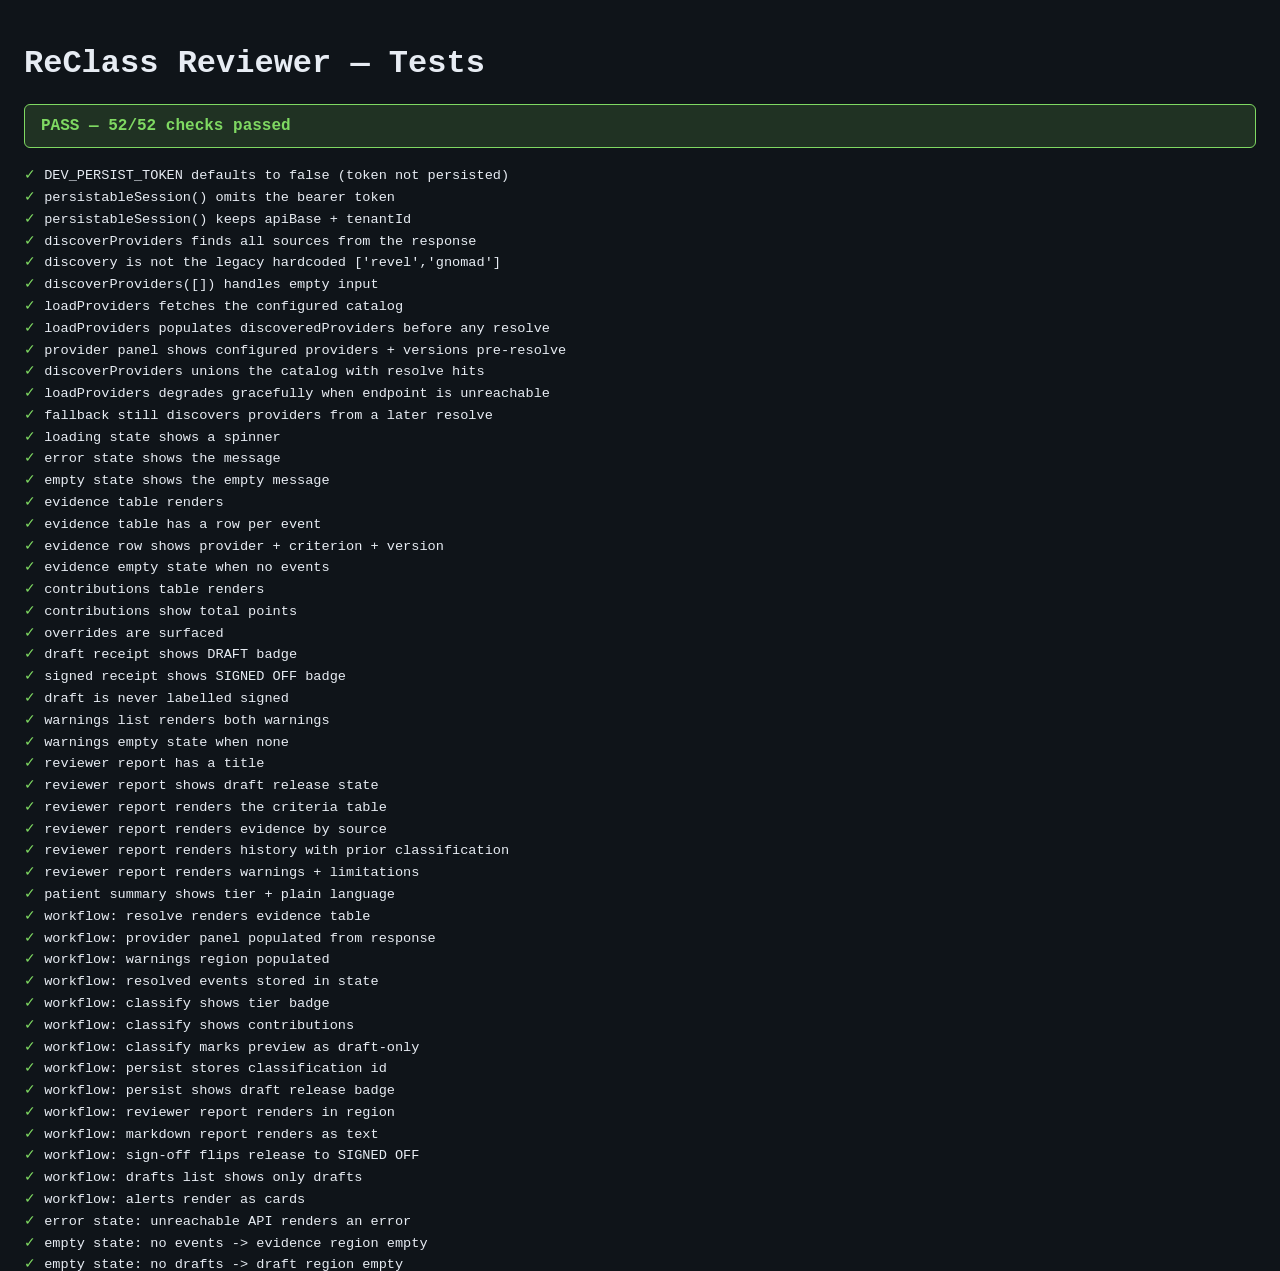
==== ReClass Model/frontend/tests/test.html @ 257eba74 "V1" ====
<!DOCTYPE html>
<html lang="en">
<head>
  <meta charset="UTF-8">
  <meta name="viewport" content="width=device-width, initial-scale=1.0">
  <title>ReClass Reviewer — Tests</title>
  <!--
    ReClass reviewer frontend test harness (dependency-free).

    HOW TO RUN
    ----------
    1. In a browser: open this file directly (File ▸ Open) or serve the
       `frontend/` directory and visit `tests/test.html`. Results render on the
       page and are also logged to the developer console. A green banner = pass.

    2. Headless (CI / quick check), using only system Chrome — no npm install:

         CHROME="/Applications/Google Chrome.app/Contents/MacOS/Google Chrome"
         "$CHROME" --headless=new --disable-gpu --no-sandbox \
           --virtual-time-budget=8000 --dump-dom \
           "file://$(pwd)/frontend/tests/test.html" | grep RECLASS-TEST-RESULT

       Exit/parse on the `RECLASS-TEST-RESULT pass=true ...` marker line.

    The harness mocks `fetch` (via ReClass.setFetch) with inline fixtures that
    mirror the real API response shapes, so it needs no running backend. It loads
    the real ../app.js and drives the actual handlers + renderers.
  -->
  <style>
    body { font-family: ui-monospace, monospace; background: #0f1419; color: #e7ecf3; padding: 1rem; }
    #result { padding: 0.75rem 1rem; border-radius: 6px; font-weight: 700; margin-bottom: 1rem; }
    #result.pass { background: rgba(127,217,98,0.15); border: 1px solid #7fd962; color: #7fd962; }
    #result.fail { background: rgba(240,113,120,0.15); border: 1px solid #f07178; color: #f07178; }
    .case { padding: 0.15rem 0; font-size: 0.85rem; }
    .case.ok::before { content: "✓ "; color: #7fd962; }
    .case.bad::before { content: "✗ "; color: #f07178; }
    .case.bad { color: #f07178; }
    #sandbox { position: absolute; left: -9999px; top: -9999px; }
  </style>
</head>
<body>
  <h1>ReClass Reviewer — Tests</h1>
  <div id="result">Running…</div>
  <div id="cases"></div>

  <!-- Hidden DOM the handlers render into. -->
  <div id="sandbox"></div>

  <!-- Skip auto-init; the harness drives ReClass explicitly. -->
  <script>window.__RECLASS_TEST__ = true;</script>
  <script src="../app.js"></script>
  <script>
  (async function () {
    const R = window.ReClass;
    const results = [];
    function assert(name, cond) {
      results.push({ name, ok: !!cond });
      const div = document.createElement("div");
      div.className = "case " + (cond ? "ok" : "bad");
      div.textContent = name;
      document.getElementById("cases").appendChild(div);
      // eslint-disable-next-line no-console
      console.log((cond ? "PASS" : "FAIL") + " — " + name);
    }
    const txt = (n) => (n ? n.textContent : "");

    // ---- Sandbox DOM matching the ids the handlers reference -------------- //
    function buildSandbox() {
      const ids = [
        "api-base", "tenant-id", "bearer-token", "session-status", "token-hint",
        "chrom", "pos", "ref", "alt", "build", "patient-mrn",
        "provider-panel", "evidence-region", "evidence-raw",
        "classification-region", "classification-raw", "warnings-region",
        "reviewer-region", "reviewer-raw", "signoff-release", "signoff-status",
        "signer", "credential", "draft-region", "alert-region",
      ];
      const box = document.getElementById("sandbox");
      box.innerHTML = "";
      const inputs = { "chrom": "1", "pos": "100", "ref": "A", "alt": "G", "build": "GRCh38" };
      ids.forEach((id) => {
        const isInput = ["api-base", "tenant-id", "bearer-token", "chrom", "pos",
          "ref", "alt", "build", "patient-mrn", "signer", "credential"].includes(id);
        const node = document.createElement(isInput ? "input" : "div");
        node.id = id;
        if (id in inputs) node.value = inputs[id];
        box.appendChild(node);
      });
    }

    // ---- Fixtures (mirror real API shapes) ------------------------------- //
    const F = {
      providers: {
        providers: [
          { name: "clingen", version: "ClinGen-2024" },
          { name: "gnomad", version: "gnomad_r4" },
          { name: "revel", version: "REVEL_v1.3" },
        ],
      },
      resolve: {
        variant_key: "GRCh38-1-100-A-G",
        events: [
          { source: "revel", acmg_criterion: "PP3", evidence_direction: "pathogenic",
            applied_strength: "supporting", points: null, source_version: "REVEL", raw: { revel_score: 0.8 } },
          { source: "gnomad", acmg_criterion: "PM2", evidence_direction: "pathogenic",
            applied_strength: "supporting", points: null, source_version: "gnomAD", raw: { popmax_af: 0.0 } },
        ],
        provider_versions: { revel: "REVEL", gnomad: "gnomAD", clingen: "ClinGen-2024" },
        source_records: [], warnings: ["gnomad:low_coverage"], match: {},
        per_provider: { revel: {}, gnomad: {}, clingen: {} },
      },
      resolveEmpty: {
        variant_key: "GRCh38-1-100-A-G", events: [],
        provider_versions: {}, source_records: [],
        warnings: ["no_evidence_resolved"], match: {}, per_provider: {},
      },
      classification: {
        classification: {
          tier: "VUS", total_points: 1.0,
          contributions: [{ source: "revel", acmg_criterion: "PP3", evidence_direction: "pathogenic",
            applied_strength: "supporting", points: 1.0, source_version: "REVEL" }],
          overrides: [], engine_version: "engine_v1", reconstruction_hash: "abc123",
        },
        engine_version: "engine_v1", reconstruction_hash: "abc123", warnings: [],
        provider_versions: { revel: "REVEL" }, evidence: null, evidence_by_provider: {},
        is_draft: true, signed_off_by: null,
      },
      draftReceipt: {
        classification_id: "cid-1", variant_key: "GRCh38-1-100-A-G", tier: "VUS",
        total_points: 1.0, signed_off_by: null, signed_off_at: null, is_draft: true,
        created_at: "2026-06-16T00:00:00Z", contributions: [], overrides: [],
      },
      signedReceipt: {
        classification_id: "cid-1", variant_key: "GRCh38-1-100-A-G", tier: "VUS",
        total_points: 1.0, signed_off_by: "Dr. Reviewer, MD", signed_off_at: "2026-06-16T01:00:00Z",
        is_draft: false, contributions: [], overrides: [],
      },
      reviewer: {
        report_type: "technical_reviewer", generated_utc: "2026-06-16T00:00:00Z",
        release_status: { is_draft: true, status: "DRAFT — not for clinical use", signed_off_by: null, signed_off_at: null },
        identity: { variant_key: "GRCh38-1-100-A-G", variant_id: "GRCh38-1-100-A-G" },
        classification: { classification_id: "cid-1", tier: "VUS", total_points: 1.0,
          engine_version: "engine_v1", reconstruction_hash: "abc123", overrides: [] },
        evidence_by_source: { revel: [{ source: "revel", acmg_criterion: "PP3",
          evidence_direction: "pathogenic", applied_strength: "supporting", points: 1.0, source_version: "REVEL", raw: {} }] },
        criteria: [{ criterion: "PP3", direction: "pathogenic", strength: "supporting",
          points: 1.0, source: "revel", source_version: "REVEL", provenance: {}, warnings: [] }],
        evidence_provenance: { provider_versions: { revel: "REVEL" }, source_records: [], match: null, warnings: [] },
        history: { previous_classifications: [{ classification_id: "cid-0", tier: "Likely Benign",
          total_points: -2, signed_off_by: null, created_at: "2026-06-01T00:00:00Z" }],
          reanalysis_events: [], alerts: [] },
        audit: { same_tier_changes: [], tier_crossings: [], note: "n/a" },
        source_versions: { revel: "REVEL" }, warnings: ["check_source"],
        limitations: ["Automated decision support only."],
      },
      summary: {
        report_type: "patient_summary", release_status: { is_draft: true, signed_off_by: null },
        identity: { variant_key: "GRCh38-1-100-A-G" },
        result: { classification: "VUS", plain_language: "This variant is of uncertain significance." },
        what_this_means: "A classification summarizes current evidence.",
        next_steps: "Discuss with your provider.", limitations: ["Decision support only."],
      },
      list: [
        { classification_id: "cid-1", variant_key: "GRCh38-1-100-A-G", tier: "VUS", is_draft: true },
        { classification_id: "cid-9", variant_key: "GRCh38-2-200-C-T", tier: "Pathogenic", is_draft: false },
      ],
      alerts: [
        { alert_id: "a1", variant_key: "GRCh38-1-100-A-G", old_tier: "VUS",
          new_tier: "Likely Pathogenic", serious: true, state: "open" },
      ],
    };

    function jsonResp(body) {
      return { ok: true, status: 200, statusText: "OK", text: async () => JSON.stringify(body) };
    }
    function textResp(s) {
      return { ok: true, status: 200, statusText: "OK", text: async () => s };
    }
    // Router mock: dispatches on path/method like the real API.
    function mockFetch(url, opts = {}) {
      const method = (opts.method || "GET").toUpperCase();
      const p = String(url);
      if (p.includes("/evidence/providers")) return Promise.resolve(jsonResp(F.providers));
      if (p.includes("/evidence/resolve")) return Promise.resolve(jsonResp(F.resolve));
      if (p.includes("/classify")) return Promise.resolve(jsonResp(F.classification));
      if (p.endsWith("/classifications") && method === "POST")
        return Promise.resolve(jsonResp({ ...F.classification, receipt: F.draftReceipt, is_draft: true }));
      if (p.endsWith("/classifications") && method === "GET")
        return Promise.resolve(jsonResp(F.list));
      if (p.includes("/sign-off")) return Promise.resolve(jsonResp(F.signedReceipt));
      if (p.includes("/report/reviewer") && p.includes("markdown")) return Promise.resolve(textResp("# Reviewer report\n\n- PP3"));
      if (p.includes("/report/reviewer")) return Promise.resolve(jsonResp(F.reviewer));
      if (p.includes("/report/summary")) return Promise.resolve(jsonResp(F.summary));
      if (p.includes("/alerts")) return Promise.resolve(jsonResp(F.alerts));
      return Promise.resolve(jsonResp(null));
    }

    function resetState() {
      Object.assign(R.state, {
        apiBase: "http://mock", tenantId: "t-1", bearerToken: "secret",
        providers: null, discoveredProviders: [], providerCatalog: [],
        resolvedEvents: [], resolvedWarnings: [], resolvedBundle: null,
        classificationId: null,
      });
    }

    try {
      // === 1. Production-safe token handling ============================== //
      assert("DEV_PERSIST_TOKEN defaults to false (token not persisted)", R.DEV_PERSIST_TOKEN === false);
      resetState();
      const persisted = R.persistableSession();
      assert("persistableSession() omits the bearer token", !("bearerToken" in persisted));
      assert("persistableSession() keeps apiBase + tenantId", persisted.apiBase === "http://mock" && persisted.tenantId === "t-1");

      // === 2. Provider discovery (no hardcoded list) ===================== //
      const discovered = R.discoverProviders(F.resolve);
      assert("discoverProviders finds all sources from the response", JSON.stringify(discovered) === JSON.stringify(["clingen", "gnomad", "revel"]));
      assert("discovery is not the legacy hardcoded ['revel','gnomad']", discovered.length === 3 && discovered.includes("clingen"));
      assert("discoverProviders([]) handles empty input", R.discoverProviders(null).length === 0);

      // === 2b. Provider catalog from GET /evidence/providers (wiring) ===== //
      resetState();
      R.setFetch(mockFetch);
      buildSandbox();
      const catalog = await R.loadProviders();
      assert("loadProviders fetches the configured catalog", catalog.length === 3 && catalog.every((p) => p.name && p.version));
      assert("loadProviders populates discoveredProviders before any resolve",
        JSON.stringify(R.state.discoveredProviders) === JSON.stringify(["clingen", "gnomad", "revel"]));
      assert("provider panel shows configured providers + versions pre-resolve",
        txt($("provider-panel")).includes("clingen") && txt($("provider-panel")).includes("REVEL_v1.3"));
      assert("discoverProviders unions the catalog with resolve hits",
        R.discoverProviders(F.resolveEmpty).includes("clingen"));
      // Graceful degradation: endpoint unreachable -> empty catalog, no throw.
      resetState();
      R.setFetch(() => Promise.reject(new Error("network down")));
      buildSandbox();
      const fallback = await R.loadProviders();
      assert("loadProviders degrades gracefully when endpoint is unreachable", fallback.length === 0);
      assert("fallback still discovers providers from a later resolve",
        R.discoverProviders(F.resolve).includes("revel"));

      // === 3. Region states ============================================== //
      const reg = document.createElement("div");
      R.setRegionLoading(reg, "Loading…");
      assert("loading state shows a spinner", reg.dataset.state === "loading" && reg.querySelector(".spinner"));
      R.setRegionError(reg, "boom");
      assert("error state shows the message", reg.dataset.state === "error" && txt(reg.querySelector(".region-msg")) === "boom");
      R.setRegionEmpty(reg, "nothing here");
      assert("empty state shows the empty message", reg.dataset.state === "empty" && txt(reg).includes("nothing here"));

      // === 4. Evidence bundle renderer =================================== //
      const ev = document.createElement("div");
      R.renderEvidenceEvents(ev, F.resolve.events);
      assert("evidence table renders", !!ev.querySelector(".evidence-table table"));
      assert("evidence table has a row per event", ev.querySelectorAll(".evidence-table tbody tr").length === 2);
      assert("evidence row shows provider + criterion + version", txt(ev).includes("revel") && txt(ev).includes("PP3") && txt(ev).includes("REVEL"));
      const evEmpty = document.createElement("div");
      R.renderEvidenceEvents(evEmpty, []);
      assert("evidence empty state when no events", evEmpty.dataset.state === "empty");

      // === 5. Contributions renderer ===================================== //
      const con = document.createElement("div");
      R.renderContributions(con, F.classification.classification.contributions, 1.0, ["BA1 stand-alone rule"]);
      assert("contributions table renders", !!con.querySelector(".contrib-table table"));
      assert("contributions show total points", txt(con.querySelector(".total-points")).includes("1"));
      assert("overrides are surfaced", txt(con).includes("BA1 stand-alone rule"));

      // === 6. Sign-off / release state (never present draft as final) ==== //
      const draftReg = document.createElement("div");
      R.renderReleaseStatus(draftReg, F.draftReceipt);
      assert("draft receipt shows DRAFT badge", !!draftReg.querySelector(".release-badge.draft") && txt(draftReg).includes("DRAFT"));
      const signedReg = document.createElement("div");
      R.renderReleaseStatus(signedReg, F.signedReceipt);
      assert("signed receipt shows SIGNED OFF badge", !!signedReg.querySelector(".release-badge.signed") && txt(signedReg).includes("SIGNED OFF"));
      assert("draft is never labelled signed", !draftReg.querySelector(".release-badge.signed"));

      // === 7. Warnings renderer ========================================== //
      const w = document.createElement("div");
      R.renderWarnings(w, ["a:warn", "b:warn"]);
      assert("warnings list renders both warnings", w.querySelectorAll(".warnings-list .warning-item").length === 2);
      const wEmpty = document.createElement("div");
      R.renderWarnings(wEmpty, []);
      assert("warnings empty state when none", wEmpty.dataset.state === "empty");

      // === 8. Reviewer report (structured, not raw JSON) ================= //
      const rep = document.createElement("div");
      R.renderReviewerReport(rep, F.reviewer);
      assert("reviewer report has a title", txt(rep.querySelector(".report-title")) === "Technical reviewer report");
      assert("reviewer report shows draft release state", !!rep.querySelector(".release-badge.draft"));
      assert("reviewer report renders the criteria table", !!rep.querySelector(".contrib-table table"));
      assert("reviewer report renders evidence by source", !!rep.querySelector(".evidence-by-source"));
      assert("reviewer report renders history with prior classification", !!rep.querySelector(".history-section") && txt(rep).includes("Likely Benign"));
      assert("reviewer report renders warnings + limitations", txt(rep).includes("check_source") && txt(rep).includes("Automated decision support only."));

      // === 9. Patient summary ============================================ //
      const sum = document.createElement("div");
      R.renderPatientSummary(sum, F.summary);
      assert("patient summary shows tier + plain language", !!sum.querySelector(".tier-badge") && txt(sum).includes("uncertain significance"));

      // === 10. Full workflow through mocked fetch ======================== //
      buildSandbox();
      R.setFetch(mockFetch);
      resetState();

      await R.resolveEvidence();
      assert("workflow: resolve renders evidence table", !!document.getElementById("evidence-region").querySelector(".evidence-table"));
      assert("workflow: provider panel populated from response", document.querySelectorAll("#provider-panel input[type=checkbox]").length === 3);
      assert("workflow: warnings region populated", !!document.getElementById("warnings-region").querySelector(".warnings-list"));
      assert("workflow: resolved events stored in state", R.state.resolvedEvents.length === 2);

      await R.classifyPreview();
      assert("workflow: classify shows tier badge", !!document.getElementById("classification-region").querySelector(".tier-badge"));
      assert("workflow: classify shows contributions", !!document.getElementById("classification-region").querySelector(".contrib-table"));
      assert("workflow: classify marks preview as draft-only", txt(document.getElementById("classification-region")).includes("Preview only"));

      await R.persistDraft();
      assert("workflow: persist stores classification id", R.state.classificationId === "cid-1");
      assert("workflow: persist shows draft release badge", !!document.getElementById("signoff-release").querySelector(".release-badge.draft"));

      await R.loadReviewerReport("json");
      assert("workflow: reviewer report renders in region", !!document.getElementById("reviewer-region").querySelector(".report-title"));

      await R.loadReviewerReport("markdown");
      assert("workflow: markdown report renders as text", txt(document.getElementById("reviewer-region")).includes("Reviewer report"));

      document.getElementById("signer").value = "Dr. Reviewer, MD";
      await R.signOff();
      assert("workflow: sign-off flips release to SIGNED OFF", !!document.getElementById("signoff-release").querySelector(".release-badge.signed"));

      await R.listDrafts();
      assert("workflow: drafts list shows only drafts", document.getElementById("draft-region").querySelectorAll(".draft-row").length === 1);

      await R.listAlerts();
      assert("workflow: alerts render as cards", !!document.getElementById("alert-region").querySelector(".alert-card"));

      // === 11. Error state (unreachable API) ============================= //
      buildSandbox();
      R.setFetch(() => Promise.reject(new Error("network down")));
      await R.runAction(document.getElementById("evidence-region"), R.resolveEvidence);
      assert("error state: unreachable API renders an error", document.getElementById("evidence-region").dataset.state === "error");

      // === 12. Empty states ============================================== //
      buildSandbox();
      R.setFetch((url, opts) => {
        const p = String(url); const m = (opts && opts.method || "GET").toUpperCase();
        if (p.includes("/evidence/resolve")) return Promise.resolve(jsonResp(F.resolveEmpty));
        if (p.endsWith("/classifications") && m === "GET") return Promise.resolve(jsonResp([]));
        if (p.includes("/alerts")) return Promise.resolve(jsonResp([]));
        return Promise.resolve(jsonResp(null));
      });
      resetState();
      await R.resolveEvidence();
      assert("empty state: no events -> evidence region empty", document.getElementById("evidence-region").dataset.state === "empty");
      await R.listDrafts();
      assert("empty state: no drafts -> draft region empty", document.getElementById("draft-region").dataset.state === "empty");
      await R.listAlerts();
      assert("empty state: no alerts -> alert region empty", document.getElementById("alert-region").dataset.state === "empty");
    } catch (e) {
      assert("harness ran without throwing: " + (e && e.message), false);
      // eslint-disable-next-line no-console
      console.error(e);
    }

    // ---- Summary --------------------------------------------------------- //
    const failed = results.filter((r) => !r.ok).length;
    const total = results.length;
    const pass = failed === 0;
    const banner = document.getElementById("result");
    banner.className = pass ? "pass" : "fail";
    banner.textContent = `${pass ? "PASS" : "FAIL"} — ${total - failed}/${total} checks passed`;
    const marker = `RECLASS-TEST-RESULT pass=${pass} total=${total} failed=${failed}`;
    banner.setAttribute("data-marker", marker);
    // eslint-disable-next-line no-console
    console.log(marker);
  })();
  </script>
</body>
</html>
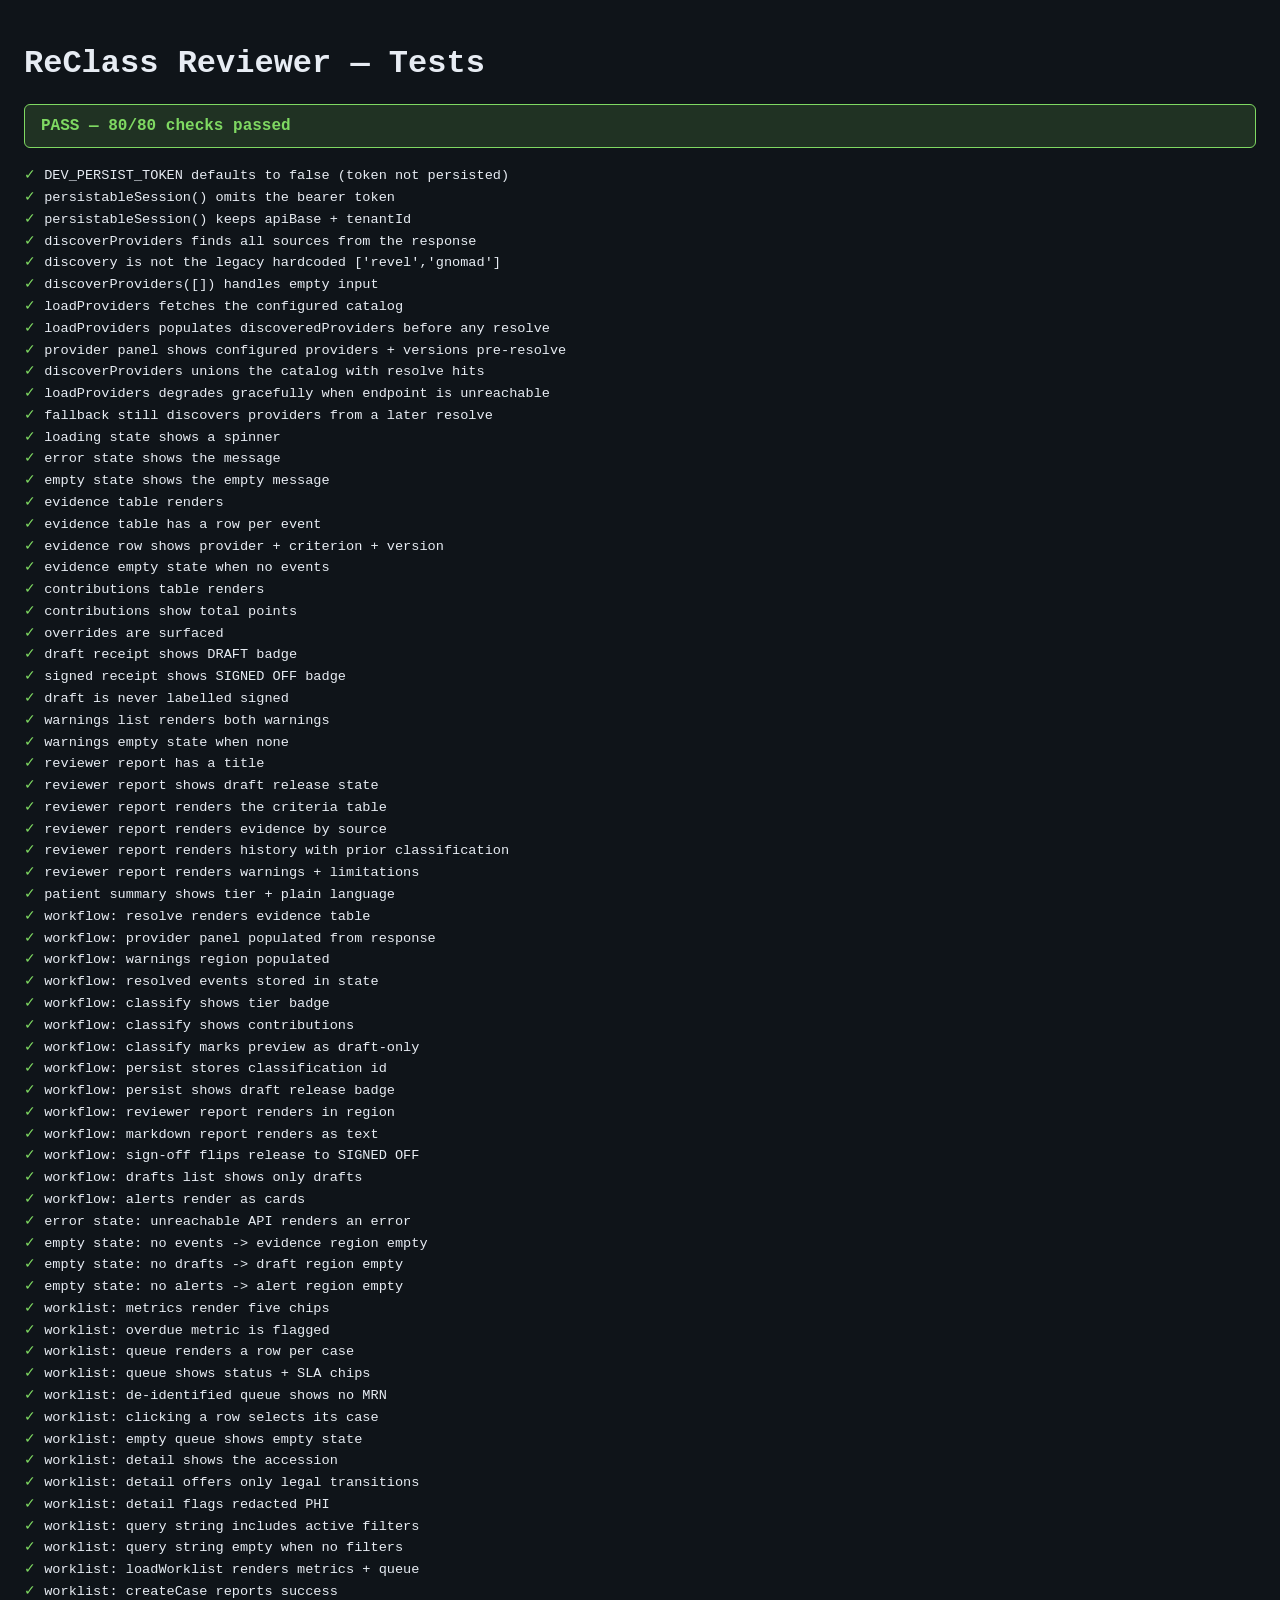
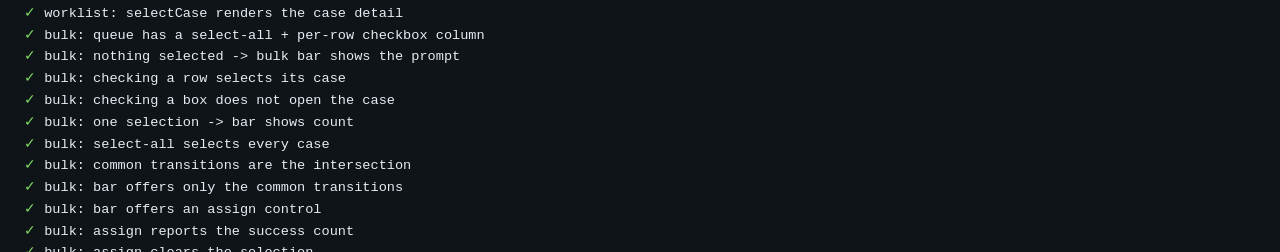
==== commit 6a41bf5b: "Land scalable-product feature layer and sync project docs Commit the 2026-06-19 feature tranche that" ====
--- a/ReClass Model/frontend/tests/test.html
+++ b/ReClass Model/frontend/tests/test.html
@@ -73,13 +73,20 @@
         "classification-region", "classification-raw", "warnings-region",
         "reviewer-region", "reviewer-raw", "signoff-release", "signoff-status",
         "signer", "credential", "draft-region", "alert-region",
+        // Worklist surface
+        "wl-metrics", "wl-queue", "wl-detail", "wl-create-status",
+        "wl-status", "wl-priority", "wl-unassigned", "wl-search",
+        "wl-accession", "wl-new-priority", "wl-provider", "wl-test-code", "wl-mrn",
+        "wl-bulkbar", "wl-bulk-status",
       ];
       const box = document.getElementById("sandbox");
       box.innerHTML = "";
       const inputs = { "chrom": "1", "pos": "100", "ref": "A", "alt": "G", "build": "GRCh38" };
       ids.forEach((id) => {
         const isInput = ["api-base", "tenant-id", "bearer-token", "chrom", "pos",
-          "ref", "alt", "build", "patient-mrn", "signer", "credential"].includes(id);
+          "ref", "alt", "build", "patient-mrn", "signer", "credential",
+          "wl-status", "wl-priority", "wl-unassigned", "wl-search",
+          "wl-accession", "wl-new-priority", "wl-provider", "wl-test-code", "wl-mrn"].includes(id);
         const node = document.createElement(isInput ? "input" : "div");
         node.id = id;
         if (id in inputs) node.value = inputs[id];
@@ -167,6 +174,42 @@
         { alert_id: "a1", variant_key: "GRCh38-1-100-A-G", old_tier: "VUS",
           new_tier: "Likely Pathogenic", serious: true, state: "open" },
       ],
+      worklistMetrics: {
+        total: 3, open: 2, unassigned: 1, due_soon: 1, overdue: 1,
+        by_status: { draft: 1, in_review: 1, signed: 0, released: 1, on_hold: 0, cancelled: 0 },
+        by_priority: { stat: 1, urgent: 1, routine: 1 }, by_sla: {},
+      },
+      worklistCases: [
+        { case_id: "case-1", accession: "ACC-1", status: "in_review", priority: "stat",
+          assigned_to: "sci-7", sla_status: "overdue", due_at: "2026-06-18T00:00:00Z",
+          variant_count: 2, phi_redacted: true },
+        { case_id: "case-2", accession: "ACC-2", status: "draft", priority: "routine",
+          assigned_to: null, sla_status: "on_track", due_at: "2026-07-01T00:00:00Z",
+          variant_count: 0, phi_redacted: false },
+      ],
+      caseDetail: {
+        case_id: "case-1", accession: "ACC-1", status: "in_review", priority: "stat",
+        assigned_to: "sci-7", ordering_provider: "Dr. Order", test_code: "WES",
+        received_at: "2026-06-17T00:00:00Z", due_at: "2026-06-18T00:00:00Z",
+        turnaround_hours: 24.0, variant_count: 2, sla_status: "overdue",
+        phi_redacted: true, patient_mrn: null,
+      },
+      bulkAssignResult: {
+        assigned_to: "lead-1",
+        summary: { requested: 2, succeeded: 2, failed: 0 },
+        results: [
+          { case_id: "case-1", ok: true, assigned_to: "lead-1" },
+          { case_id: "case-2", ok: true, assigned_to: "lead-1" },
+        ],
+      },
+      bulkTransitionResult: {
+        to_status: "on_hold",
+        summary: { requested: 2, succeeded: 1, failed: 1 },
+        results: [
+          { case_id: "case-1", ok: true, status: "on_hold" },
+          { case_id: "case-2", ok: false, error: "illegal", error_code: "rejected" },
+        ],
+      },
     };
 
     function jsonResp(body) {
@@ -191,6 +234,18 @@
       if (p.includes("/report/reviewer")) return Promise.resolve(jsonResp(F.reviewer));
       if (p.includes("/report/summary")) return Promise.resolve(jsonResp(F.summary));
       if (p.includes("/alerts")) return Promise.resolve(jsonResp(F.alerts));
+      if (p.includes("/worklist/metrics")) return Promise.resolve(jsonResp(F.worklistMetrics));
+      if (p.includes("/worklist/cases/bulk/assign")) return Promise.resolve(jsonResp(F.bulkAssignResult));
+      if (p.includes("/worklist/cases/bulk/transition")) return Promise.resolve(jsonResp(F.bulkTransitionResult));
+      if (p.includes("/worklist/cases/") && p.includes("/transition"))
+        return Promise.resolve(jsonResp({ ...F.caseDetail, status: "signed" }));
+      if (/\/worklist\/cases\/[^/?]+$/.test(p) && method === "PATCH")
+        return Promise.resolve(jsonResp({ ...F.caseDetail, assigned_to: "new-user" }));
+      if (/\/worklist\/cases\/[^/?]+$/.test(p) && method === "GET")
+        return Promise.resolve(jsonResp(F.caseDetail));
+      if (p.includes("/worklist/cases") && method === "POST")
+        return Promise.resolve(jsonResp({ ...F.caseDetail, case_id: "case-new", accession: "ACC-NEW" }));
+      if (p.includes("/worklist/cases")) return Promise.resolve(jsonResp(F.worklistCases));
       return Promise.resolve(jsonResp(null));
     }
 
@@ -354,6 +409,106 @@
       assert("empty state: no drafts -> draft region empty", document.getElementById("draft-region").dataset.state === "empty");
       await R.listAlerts();
       assert("empty state: no alerts -> alert region empty", document.getElementById("alert-region").dataset.state === "empty");
+
+      // === 13. Worklist (case queue) ===================================== //
+      buildSandbox();
+      R.renderWorklistMetrics(document.getElementById("wl-metrics"), F.worklistMetrics);
+      assert("worklist: metrics render five chips", document.querySelectorAll("#wl-metrics .wl-metric").length === 5);
+      assert("worklist: overdue metric is flagged", !!document.querySelector("#wl-metrics .wl-metric.alert"));
+
+      let selected = null;
+      R.renderWorklistQueue(document.getElementById("wl-queue"), F.worklistCases, (id) => { selected = id; });
+      assert("worklist: queue renders a row per case", document.querySelectorAll("#wl-queue tbody tr").length === 2);
+      assert("worklist: queue shows status + SLA chips",
+        !!document.querySelector("#wl-queue .wl-chip.status-in_review") && !!document.querySelector("#wl-queue .sla-overdue"));
+      assert("worklist: de-identified queue shows no MRN", !txt(document.getElementById("wl-queue")).toLowerCase().includes("mrn"));
+      document.querySelector("#wl-queue tbody tr").click();
+      assert("worklist: clicking a row selects its case", selected === "case-1");
+
+      R.renderWorklistQueue(document.getElementById("wl-queue"), [], null);
+      assert("worklist: empty queue shows empty state", document.getElementById("wl-queue").dataset.state === "empty");
+
+      R.renderCaseDetail(document.getElementById("wl-detail"), F.caseDetail);
+      assert("worklist: detail shows the accession", txt(document.getElementById("wl-detail")).includes("ACC-1"));
+      assert("worklist: detail offers only legal transitions",
+        document.querySelectorAll("#wl-detail .wl-transitions button").length === R.WL_TRANSITIONS["in_review"].length);
+      assert("worklist: detail flags redacted PHI", txt(document.getElementById("wl-detail")).includes("redacted"));
+
+      buildSandbox();
+      document.getElementById("wl-status").value = "draft";
+      document.getElementById("wl-search").value = "ACC";
+      assert("worklist: query string includes active filters", R.worklistQuery() === "?status=draft&q=ACC");
+      document.getElementById("wl-status").value = "";
+      document.getElementById("wl-search").value = "";
+      assert("worklist: query string empty when no filters", R.worklistQuery() === "");
+
+      buildSandbox();
+      R.setFetch(mockFetch);
+      resetState();
+      await R.loadWorklist();
+      assert("worklist: loadWorklist renders metrics + queue",
+        document.querySelectorAll("#wl-metrics .wl-metric").length === 5 && document.querySelectorAll("#wl-queue tbody tr").length === 2);
+
+      document.getElementById("wl-accession").value = "ACC-NEW";
+      document.getElementById("wl-new-priority").value = "routine";
+      await R.createCase();
+      assert("worklist: createCase reports success", txt(document.getElementById("wl-create-status")).includes("Created case"));
+
+      buildSandbox();
+      R.setFetch(mockFetch);
+      await R.selectCase("case-1");
+      assert("worklist: selectCase renders the case detail", txt(document.getElementById("wl-detail")).includes("ACC-1"));
+
+      // === 14. Worklist bulk actions (multi-select) ====================== //
+      buildSandbox();
+      R.wlSelected.clear();
+      let bulkSelected = null;
+      R.renderWorklistQueue(document.getElementById("wl-queue"), F.worklistCases, (id) => { bulkSelected = id; });
+      assert("bulk: queue has a select-all + per-row checkbox column",
+        document.querySelectorAll("#wl-queue .wl-select input").length === 3);
+      assert("bulk: nothing selected -> bulk bar shows the prompt",
+        txt(document.getElementById("wl-bulkbar")).includes("Select cases"));
+
+      // Checking a row box selects that case without triggering the row's onSelect.
+      const firstBox = document.querySelector("#wl-queue tbody .wl-select input");
+      firstBox.click();
+      assert("bulk: checking a row selects its case", R.wlSelected.has("case-1"));
+      assert("bulk: checking a box does not open the case", bulkSelected === null);
+      assert("bulk: one selection -> bar shows count", txt(document.getElementById("wl-bulkbar")).includes("1 selected"));
+
+      // Select-all selects every visible case.
+      const selectAll = document.querySelector("#wl-queue thead .wl-select input");
+      selectAll.click();
+      assert("bulk: select-all selects every case", R.wlSelected.size === 2);
+
+      // Common transitions across in_review (case-1) + draft (case-2):
+      // intersection of their legal next-states is [on_hold, cancelled].
+      const common = R.wlCommonTransitions(F.worklistCases, ["case-1", "case-2"]);
+      assert("bulk: common transitions are the intersection", common.join(",") === "on_hold,cancelled");
+      assert("bulk: bar offers only the common transitions",
+        document.querySelectorAll("#wl-bulkbar .wl-bulk-group button").length >= 2
+        && txt(document.getElementById("wl-bulkbar")).includes("On hold")
+        && !txt(document.getElementById("wl-bulkbar")).includes("Signed"));
+      assert("bulk: bar offers an assign control", !!document.getElementById("wl-bulk-assignee"));
+
+      // Bulk assign reports the per-case summary and clears the selection.
+      buildSandbox();
+      R.setFetch(mockFetch);
+      R.wlSelected.clear();
+      R.wlSelected.add("case-1"); R.wlSelected.add("case-2");
+      await R.bulkAssign("lead-1");
+      assert("bulk: assign reports the success count",
+        txt(document.getElementById("wl-bulk-status")).includes("Assigned 2 cases"));
+      assert("bulk: assign clears the selection", R.wlSelected.size === 0);
+
+      // Bulk transition surfaces partial failure.
+      R.wlSelected.add("case-1"); R.wlSelected.add("case-2");
+      await R.bulkTransition("on_hold");
+      assert("bulk: transition reports moved + failed counts",
+        txt(document.getElementById("wl-bulk-status")).includes("Moved to On hold")
+        && txt(document.getElementById("wl-bulk-status")).includes("1 failed"));
+      assert("bulk: partial failure flags the status line as an error",
+        document.getElementById("wl-bulk-status").className.includes("err"));
     } catch (e) {
       assert("harness ran without throwing: " + (e && e.message), false);
       // eslint-disable-next-line no-console
